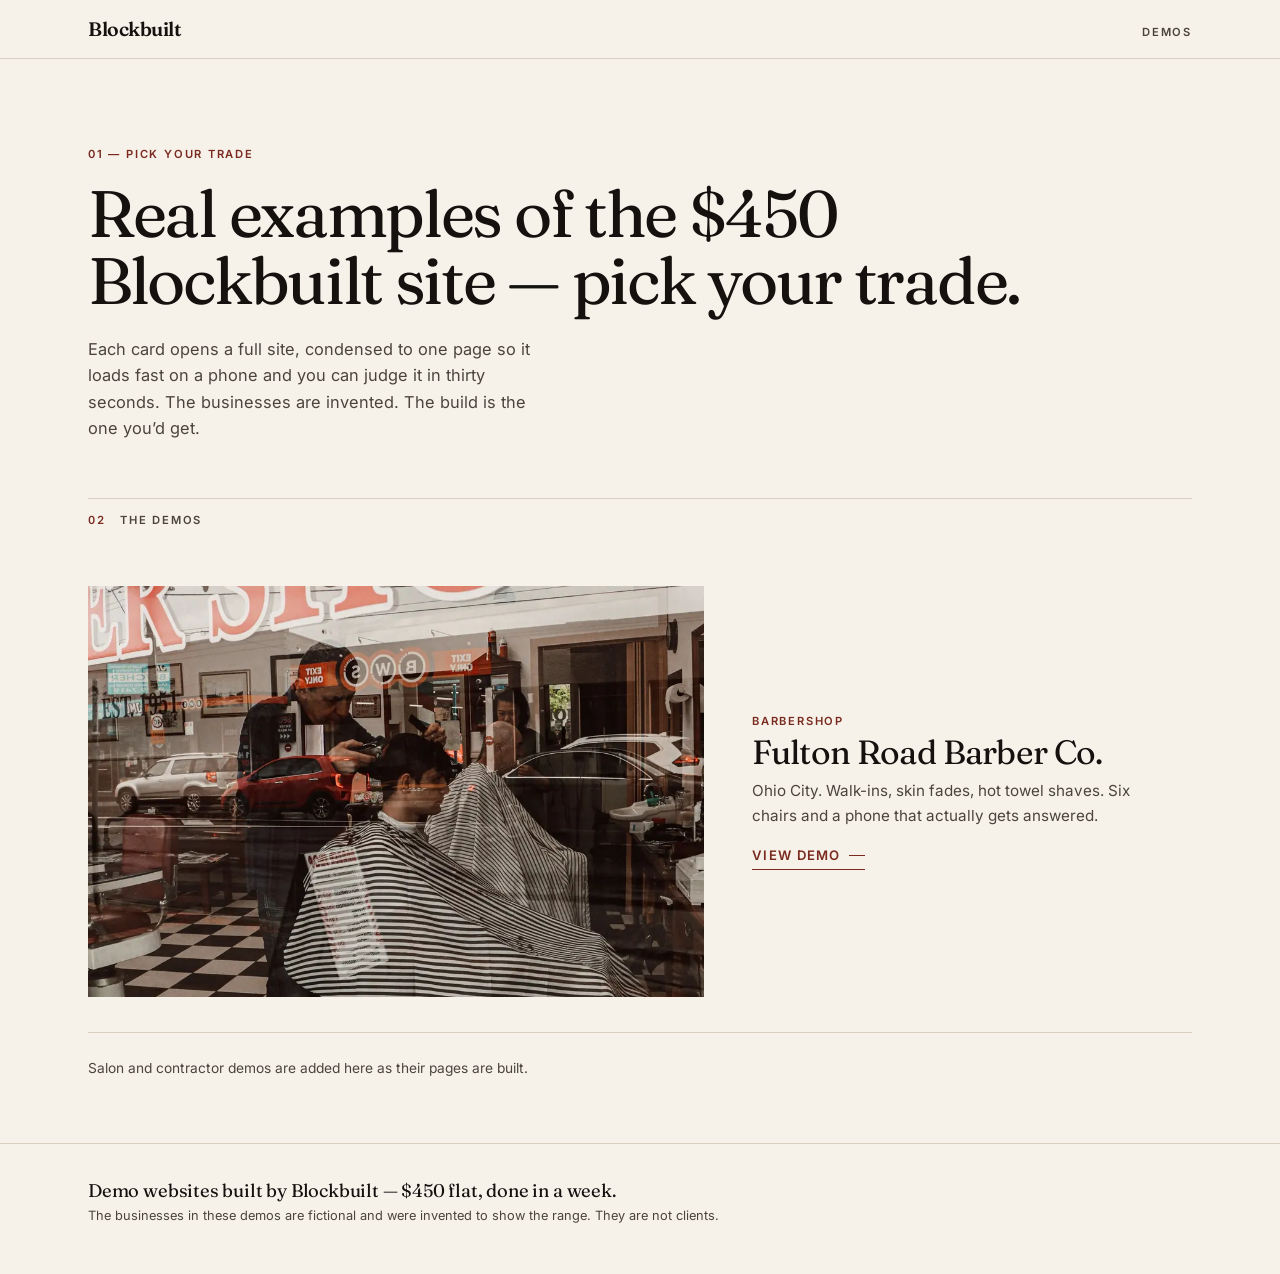
==== index.html @ 7fbb7c26 "Add the Demos container and the barbershop mock One static site holds the trade demos: an index list" ====
<!DOCTYPE html>
<html lang="en">
<head>
<meta charset="utf-8">
<meta name="viewport" content="width=device-width, initial-scale=1">
<title>Demos — the $450 Blockbuilt site, built for real trades</title>
<meta name="description" content="One-page examples of the $450 Blockbuilt website, built as if each business were the client. Barbershop first; salon and contractor to follow.">
<meta name="theme-color" content="#f6f2ea">
<link rel="preload" href="fonts/fraunces.woff2" as="font" type="font/woff2" crossorigin>
<link rel="preload" href="fonts/inter.woff2" as="font" type="font/woff2" crossorigin>
<link rel="stylesheet" href="css/demos.css">
</head>
<body>
<a class="visually-hidden" href="#demos">Skip to the demos</a>

<header class="bar">
  <div class="wrap bar__inner">
    <span class="wordmark">Blockbuilt</span>
    <span class="label bar__note">Demos</span>
  </div>
</header>

<main>
  <section class="intro wrap">
    <p class="label">01 — Pick your trade</p>
    <h1>Real examples of the $450 Blockbuilt site — pick your trade.</h1>
    <p class="lede">Each card opens a full site, condensed to one page so it loads fast on a phone and you can judge it in thirty seconds. The businesses are invented. The build is the one you’d get.</p>
  </section>

  <section class="demos wrap" id="demos" aria-labelledby="demos-heading">
    <h2 class="label section-head" id="demos-heading"><span>02</span> The demos</h2>

    <ul class="cards">
      <li>
        <a class="card" href="demos/barbershop/">
          <div class="card__media">
            <img src="img/demo-card-barbershop.webp" width="1000" height="750" alt="A barber at work behind the window of a neighbourhood barbershop.">
          </div>
          <div class="card__body">
            <p class="label card__trade">Barbershop</p>
            <h3 class="card__name">Fulton Road Barber Co.</h3>
            <p class="card__blurb">Ohio City. Walk-ins, skin fades, hot towel shaves. Six chairs and a phone that actually gets answered.</p>
            <span class="card__cta">View demo<span class="visually-hidden"> — Fulton Road Barber Co.</span></span>
          </div>
        </a>
      </li>
    </ul>

    <p class="note">Salon and contractor demos are added here as their pages are built.</p>
  </section>
</main>

<footer class="foot">
  <div class="wrap">
    <p class="foot__line">Demo websites built by Blockbuilt — $450 flat, done in a week.</p>
    <p class="foot__fine">The businesses in these demos are fictional and were invented to show the range. They are not clients.</p>
  </div>
</footer>
</body>
</html>
---- css/demos.css ----
/* ==========================================================================
   Blockbuilt — Demos index
   One page, two typefaces, no JavaScript, no dependencies.
   The design language is the one on the services page: bone on ink, one
   oxblood accent, hairlines and space instead of cards, borders or shadows.
   ========================================================================== */

@font-face {
  font-family: "Fraunces";
  src: url("../fonts/fraunces.woff2") format("woff2");
  font-weight: 300 900;
  font-style: normal;
  font-display: swap;
}
@font-face {
  font-family: "Fraunces";
  src: url("../fonts/fraunces-italic.woff2") format("woff2");
  font-weight: 300 900;
  font-style: italic;
  font-display: swap;
}
@font-face {
  font-family: "Inter";
  src: url("../fonts/inter.woff2") format("woff2");
  font-weight: 100 900;
  font-style: normal;
  font-display: swap;
}

:root {
  --bone: #f6f2ea;
  --bone-deep: #efe9dd;
  --ink: #14110f;
  --ink-soft: #4a443d;
  --oxblood: #7a2a1e;
  --rule: #d8cfc0;

  --display: "Fraunces", "Iowan Old Style", "Palatino Linotype", Georgia, serif;
  --text: "Inter", -apple-system, BlinkMacSystemFont, "Segoe UI", Helvetica, Arial, sans-serif;

  --pad: clamp(1.15rem, 5vw, 3.5rem);
  --gutter: clamp(1.5rem, 5vw, 4rem);
  --ease: cubic-bezier(0.2, 0.7, 0.3, 1);
}

*,
*::before,
*::after {
  box-sizing: border-box;
}

html {
  -webkit-text-size-adjust: 100%;
}

body {
  margin: 0;
  background: var(--bone);
  color: var(--ink);
  font-family: var(--text);
  font-size: 1rem;
  line-height: 1.6;
  font-synthesis: none;
  -webkit-font-smoothing: antialiased;
}

img {
  display: block;
  max-width: 100%;
  height: auto;
}

a {
  color: inherit;
}

:focus-visible {
  outline: 2px solid var(--oxblood);
  outline-offset: 3px;
}

.visually-hidden {
  position: absolute;
  width: 1px;
  height: 1px;
  margin: -1px;
  padding: 0;
  overflow: hidden;
  clip: rect(0 0 0 0);
  white-space: nowrap;
  border: 0;
}

.wrap {
  width: 100%;
  max-width: 76rem;
  margin-inline: auto;
  padding-inline: var(--pad);
}

/* Small caps label used for eyebrows and section headers ------------------ */
.label {
  margin: 0;
  font-size: 0.7rem;
  font-weight: 600;
  letter-spacing: 0.16em;
  line-height: 1.4;
  text-transform: uppercase;
}

/* Header ------------------------------------------------------------------ */
.bar {
  position: sticky;
  top: 0;
  z-index: 10;
  border-bottom: 1px solid var(--rule);
  background: color-mix(in srgb, var(--bone) 88%, transparent);
  backdrop-filter: blur(10px);
}

.bar__inner {
  display: flex;
  align-items: baseline;
  justify-content: space-between;
  gap: 1rem;
  min-height: 3.4rem;
  padding-block: 0.85rem;
}

.wordmark {
  font-family: var(--display);
  font-size: 1.22rem;
  font-weight: 600;
  font-variation-settings: "opsz" 24;
  letter-spacing: -0.025em;
}

.bar__note {
  color: var(--ink-soft);
}

/* Intro ------------------------------------------------------------------- */
.intro {
  padding-block: clamp(2.6rem, 9vw, 5.5rem) clamp(2rem, 6vw, 3.5rem);
}

.intro .label {
  color: var(--oxblood);
  margin-bottom: 1.1rem;
}

.intro h1 {
  margin: 0;
  max-width: 24ch;
  font-family: var(--display);
  font-size: clamp(2.05rem, 7.2vw, 4.1rem);
  font-weight: 400;
  font-variation-settings: "opsz" 96, "SOFT" 0, "WONK" 0;
  line-height: 1.02;
  letter-spacing: -0.035em;
  text-wrap: balance;
}

.intro h1 em {
  font-style: italic;
}

.lede {
  max-width: 46ch;
  margin: 1.35rem 0 0;
  color: var(--ink-soft);
  font-size: 1.02rem;
  line-height: 1.62;
}

/* Section header with a rule --------------------------------------------- */
.section-head {
  display: flex;
  align-items: baseline;
  gap: 0.9rem;
  margin: 0 0 1.4rem;
  padding-top: 0.9rem;
  border-top: 1px solid var(--rule);
  color: var(--ink-soft);
}

.section-head span {
  color: var(--oxblood);
  font-variant-numeric: tabular-nums;
}

/* Demo cards -------------------------------------------------------------- */
.demos {
  padding-bottom: clamp(2.5rem, 7vw, 4rem);
}

.cards {
  margin: 0;
  padding: 0;
  list-style: none;
}

.card {
  display: block;
  text-decoration: none;
  padding-block: clamp(1.5rem, 4vw, 2.2rem);
  border-bottom: 1px solid var(--rule);
}

.card__media {
  display: block;
  overflow: hidden;
  background: var(--bone-deep);
  aspect-ratio: 4 / 3;
}

.card__media img {
  width: 100%;
  height: 100%;
  object-fit: cover;
  transition: transform 500ms var(--ease);
}

.card__trade {
  margin: 1.15rem 0 0.35rem;
  color: var(--oxblood);
}

.card__name {
  display: block;
  margin: 0;
  font-family: var(--display);
  font-size: clamp(1.5rem, 4.6vw, 2.1rem);
  font-weight: 400;
  font-variation-settings: "opsz" 72;
  line-height: 1.06;
  letter-spacing: -0.025em;
}

.card__blurb {
  margin: 0.55rem 0 0;
  max-width: 42ch;
  color: var(--ink-soft);
  font-size: 0.95rem;
}

.card__cta {
  display: inline-flex;
  align-items: center;
  gap: 0.5rem;
  margin-top: 1.1rem;
  padding-bottom: 0.15rem;
  border-bottom: 1px solid currentColor;
  color: var(--oxblood);
  font-size: 0.82rem;
  font-weight: 600;
  letter-spacing: 0.1em;
  text-transform: uppercase;
  transition: gap 220ms var(--ease);
}

.card__cta::after {
  content: "";
  width: 1rem;
  height: 1px;
  background: currentColor;
  transition: transform 220ms var(--ease);
  transform-origin: left center;
}

.card:hover .card__media img {
  transform: scale(1.03);
}

.card:hover .card__cta::after,
.card:focus-visible .card__cta::after {
  transform: scaleX(1.5);
}

.card:hover .card__cta {
  gap: 0.75rem;
}

.note {
  margin: 1.5rem 0 0;
  color: var(--ink-soft);
  font-size: 0.86rem;
  font-style: italic;
}

/* Footer ------------------------------------------------------------------ */
.foot {
  border-top: 1px solid var(--rule);
  padding-block: 2rem clamp(2rem, 6vw, 3rem);
}

.foot p {
  margin: 0;
}

.foot__line {
  font-family: var(--display);
  font-size: clamp(1rem, 2.6vw, 1.15rem);
  font-variation-settings: "opsz" 24;
  letter-spacing: -0.01em;
}

.foot__fine {
  margin-top: 0.55rem;
  color: var(--ink-soft);
  font-size: 0.8rem;
  line-height: 1.55;
}

.foot__fine a {
  text-decoration-color: var(--rule);
  text-underline-offset: 0.2em;
}

/* Wider screens ----------------------------------------------------------- */
@media (min-width: 44em) {
  .card {
    display: grid;
    grid-template-columns: minmax(0, 7fr) minmax(0, 5fr);
    align-items: center;
    gap: clamp(1.5rem, 4vw, 3rem);
  }

  .card__media {
    aspect-ratio: 3 / 2;
  }

  .card__trade {
    margin-top: 0;
  }
}

@media (prefers-reduced-motion: reduce) {
  *,
  *::before,
  *::after {
    animation-duration: 0.001ms !important;
    transition-duration: 0.001ms !important;
  }
}
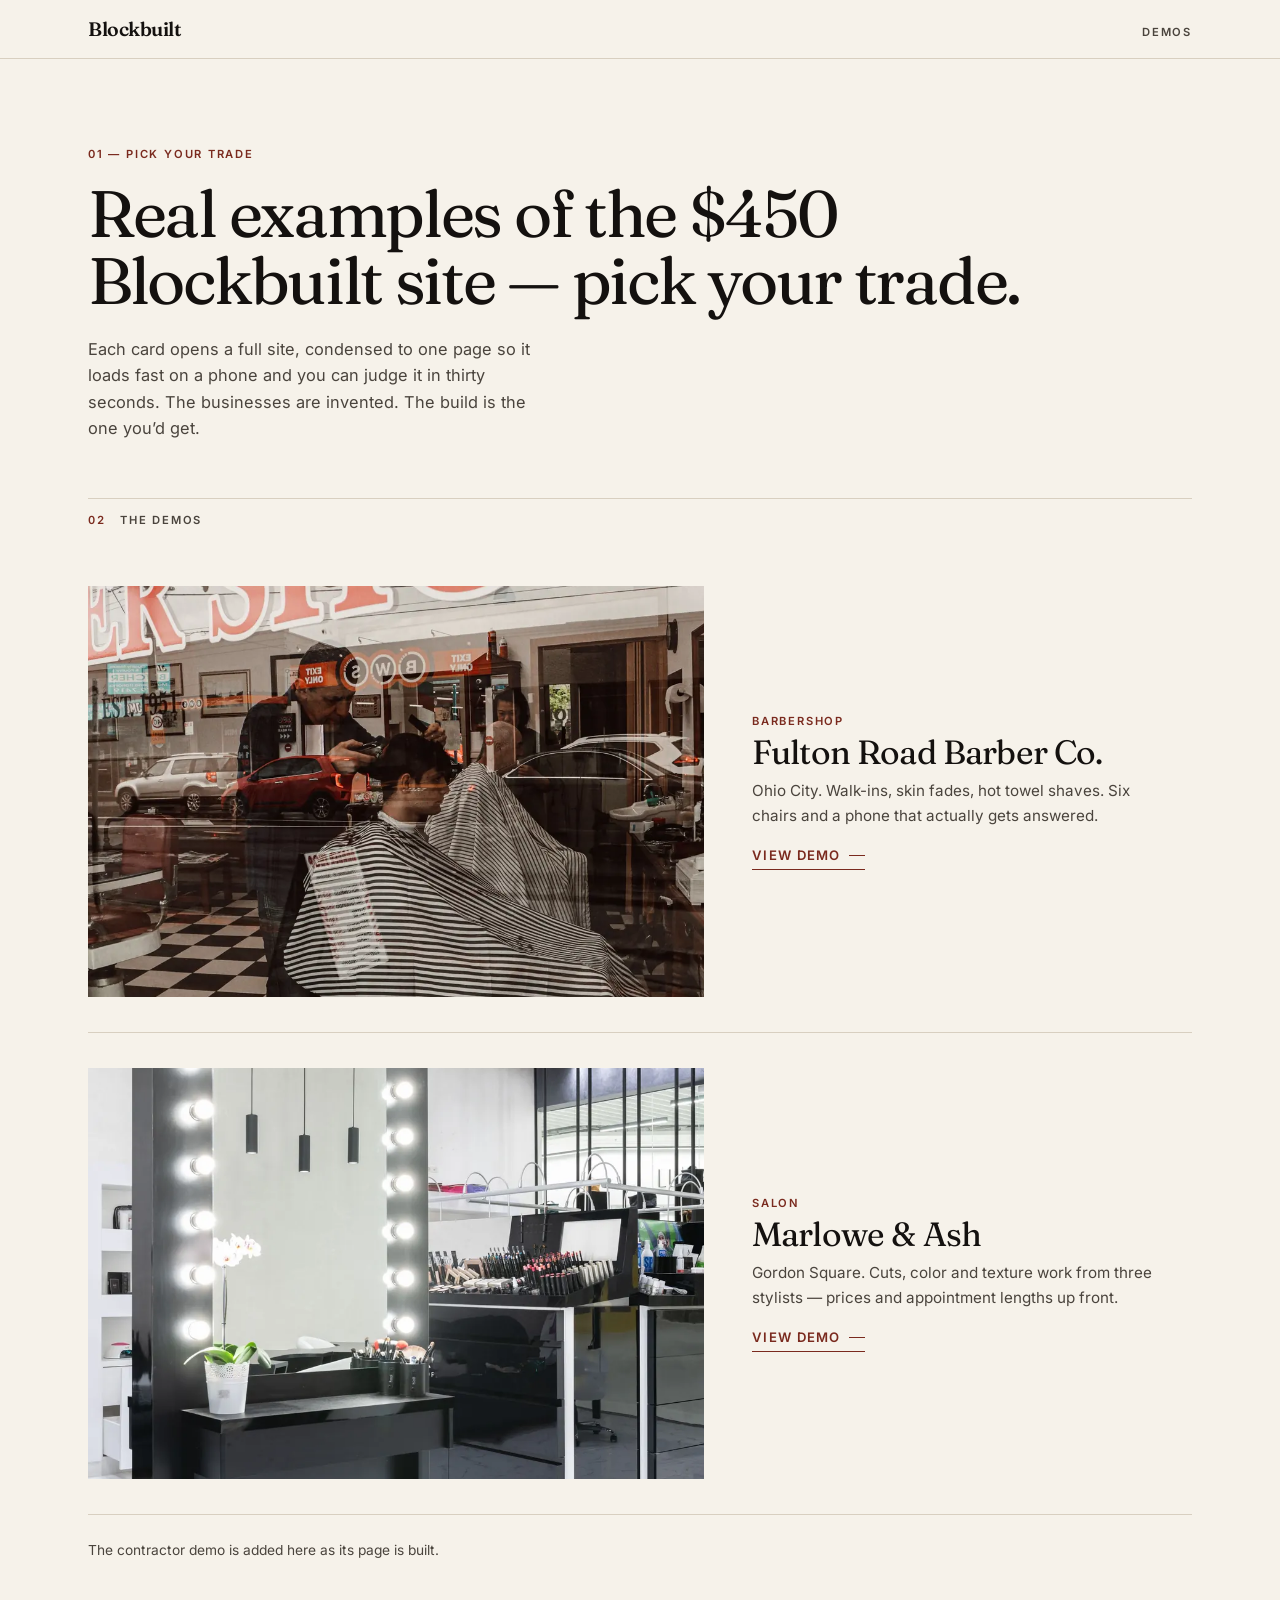
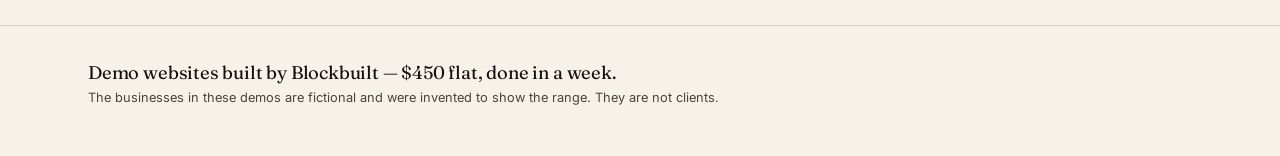
==== commit e68d1409: "Add the salon demo with a stylist match that hands off to booking The salon is a deliberately differ" ====
--- a/index.html
+++ b/index.html
@@ -44,9 +44,22 @@
           </div>
         </a>
       </li>
+      <li>
+        <a class="card" href="demos/salon/">
+          <div class="card__media">
+            <img src="img/demo-card-salon.webp" width="1000" height="750" loading="lazy" decoding="async" alt="A lit mirror and styling station in a quiet salon.">
+          </div>
+          <div class="card__body">
+            <p class="label card__trade">Salon</p>
+            <h3 class="card__name">Marlowe &amp; Ash</h3>
+            <p class="card__blurb">Gordon Square. Cuts, color and texture work from three stylists — prices and appointment lengths up front.</p>
+            <span class="card__cta">View demo<span class="visually-hidden"> — Marlowe &amp; Ash</span></span>
+          </div>
+        </a>
+      </li>
     </ul>
 
-    <p class="note">Salon and contractor demos are added here as their pages are built.</p>
+    <p class="note">The contractor demo is added here as its page is built.</p>
   </section>
 </main>
 
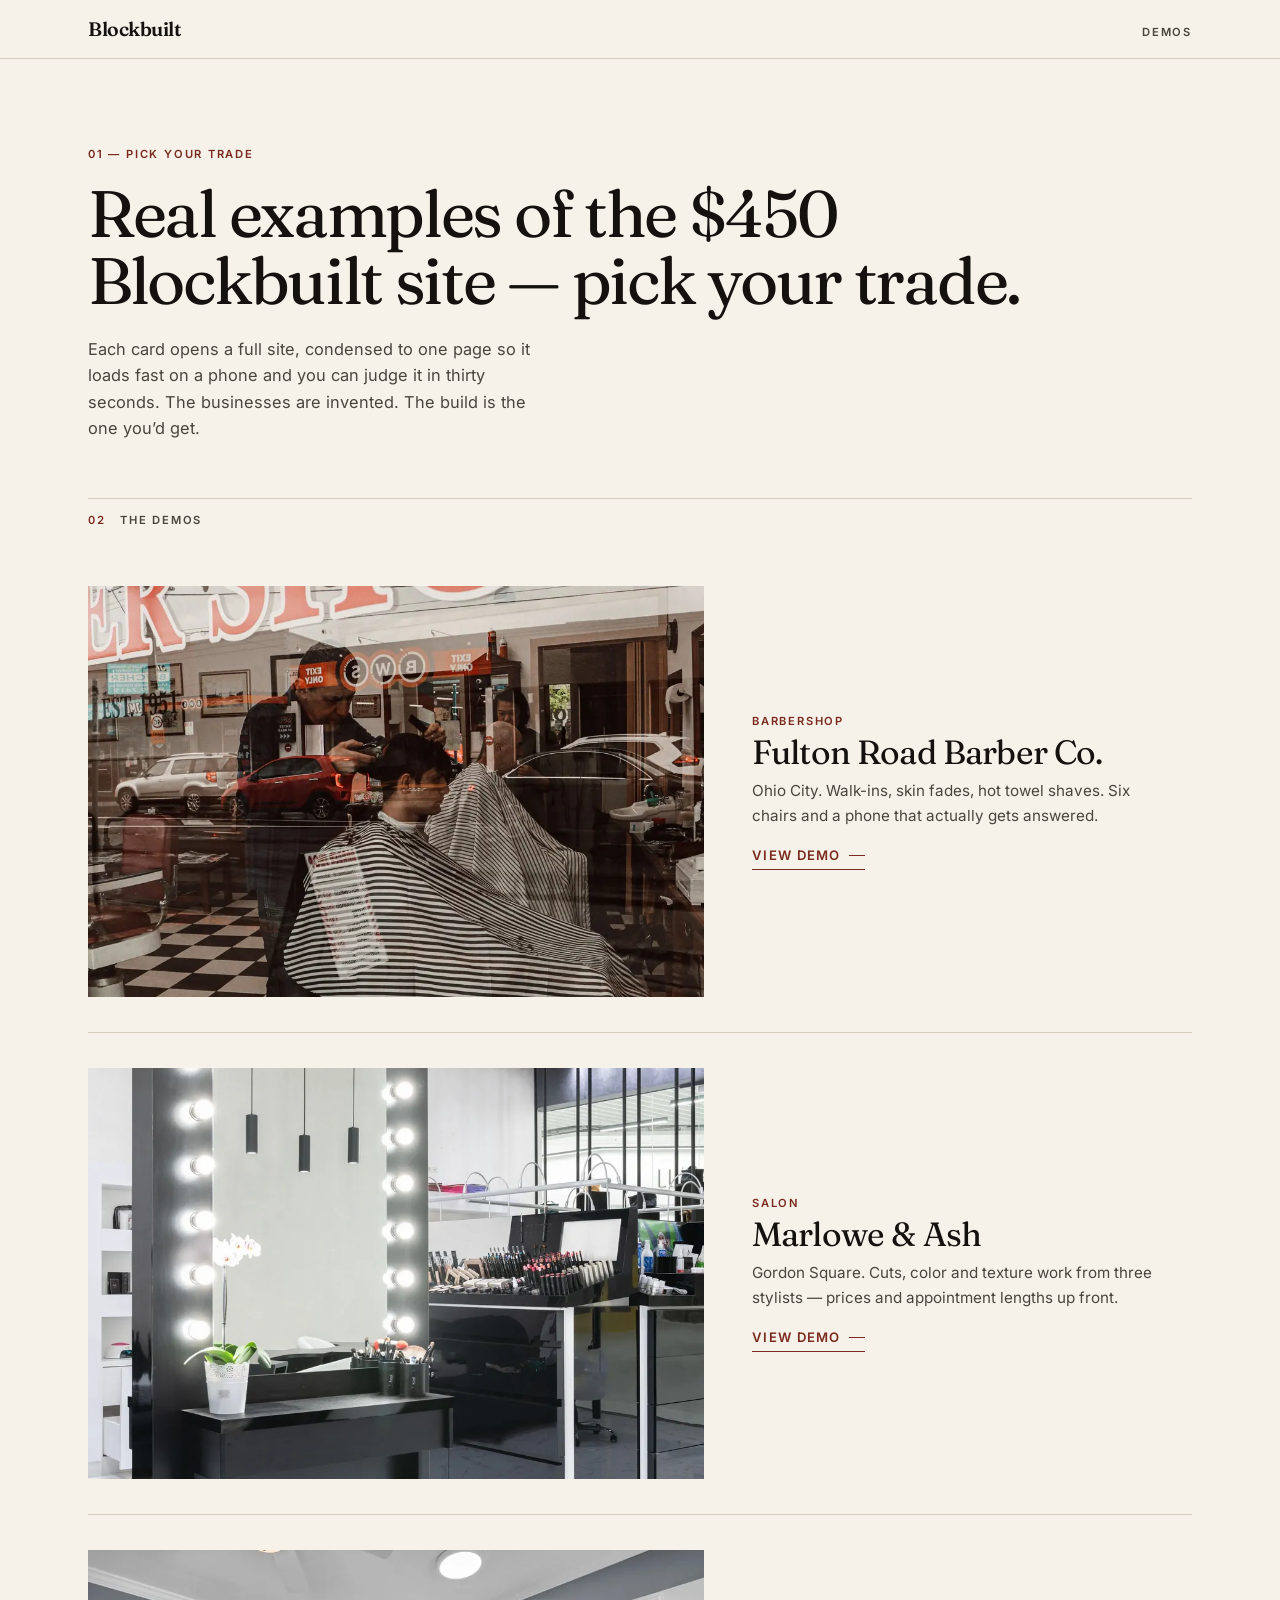
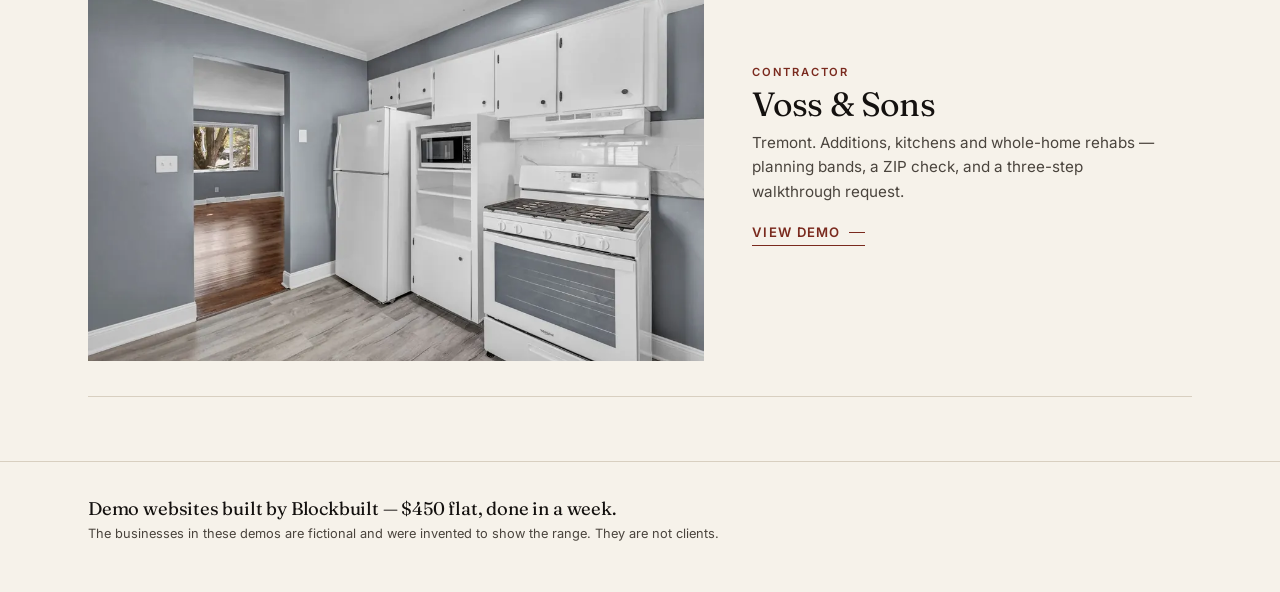
==== commit 80d92423: "Add the contractor demo, led by an estimate rather than a booking A building company sells different" ====
--- a/index.html
+++ b/index.html
@@ -4,7 +4,7 @@
 <meta charset="utf-8">
 <meta name="viewport" content="width=device-width, initial-scale=1">
 <title>Demos — the $450 Blockbuilt site, built for real trades</title>
-<meta name="description" content="One-page examples of the $450 Blockbuilt website, built as if each business were the client. Barbershop first; salon and contractor to follow.">
+<meta name="description" content="One-page examples of the $450 Blockbuilt website, built as if each business were the client. A barbershop, a salon and a building company.">
 <meta name="theme-color" content="#f6f2ea">
 <link rel="preload" href="fonts/fraunces.woff2" as="font" type="font/woff2" crossorigin>
 <link rel="preload" href="fonts/inter.woff2" as="font" type="font/woff2" crossorigin>
@@ -57,9 +57,20 @@
           </div>
         </a>
       </li>
+      <li>
+        <a class="card" href="demos/contractor/">
+          <div class="card__media">
+            <img src="img/demo-card-contractor.webp" width="1000" height="750" loading="lazy" decoding="async" alt="A white galley kitchen with grey walls and a doorway through to a wood floor.">
+          </div>
+          <div class="card__body">
+            <p class="label card__trade">Contractor</p>
+            <h3 class="card__name">Voss &amp; Sons</h3>
+            <p class="card__blurb">Tremont. Additions, kitchens and whole-home rehabs — planning bands, a ZIP check, and a three-step walkthrough request.</p>
+            <span class="card__cta">View demo<span class="visually-hidden"> — Voss &amp; Sons</span></span>
+          </div>
+        </a>
+      </li>
     </ul>
-
-    <p class="note">The contractor demo is added here as its page is built.</p>
   </section>
 </main>
 
--- a/css/demos.css
+++ b/css/demos.css
@@ -281,13 +281,6 @@
   gap: 0.75rem;
 }
 
-.note {
-  margin: 1.5rem 0 0;
-  color: var(--ink-soft);
-  font-size: 0.86rem;
-  font-style: italic;
-}
-
 /* Footer ------------------------------------------------------------------ */
 .foot {
   border-top: 1px solid var(--rule);
